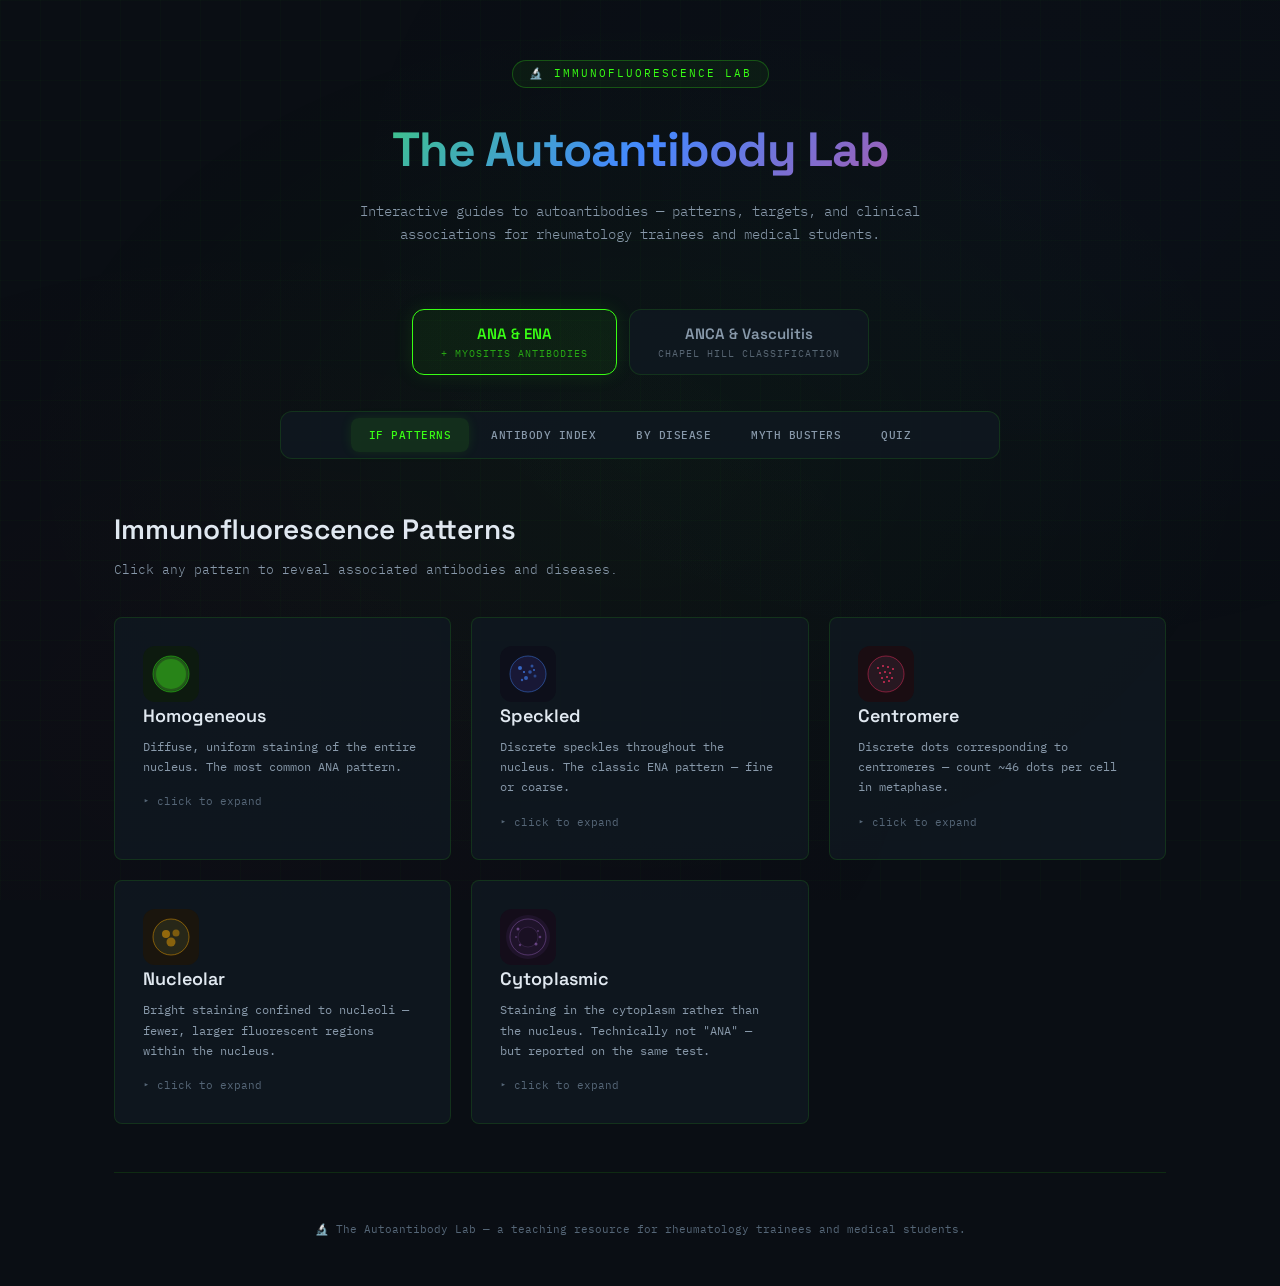
==== index.html @ 93a79293 "Decompose monolithic HTML into ES module components Break 627-line single-file app into clean ES mod" ====
<!DOCTYPE html>
<html lang="en">
<head>
<meta charset="UTF-8">
<meta name="viewport" content="width=device-width, initial-scale=1.0">
<title>The Autoantibody Lab — Rheumatology Teaching</title>
<link href="https://fonts.googleapis.com/css2?family=JetBrains+Mono:wght@300;400;500;600;700&family=Space+Grotesk:wght@300;400;500;600;700&family=IBM+Plex+Mono:wght@300;400;500;600&display=swap" rel="stylesheet">
<link rel="stylesheet" href="css/variables.css">
<link rel="stylesheet" href="css/base.css">
<link rel="stylesheet" href="css/layout.css">
<link rel="stylesheet" href="css/components.css">
</head>
<body>
<div class="container">

<div class="hero">
  <div class="hero-badge">🔬 Immunofluorescence Lab</div>
  <h1>The Autoantibody Lab</h1>
  <p>Interactive guides to autoantibodies — patterns, targets, and clinical associations for rheumatology trainees and medical students.</p>
</div>

<div class="module-switcher">
  <button class="module-btn active" onclick="switchModule('ana',this)">ANA &amp; ENA<span class="module-sub">+ Myositis Antibodies</span></button>
  <button class="module-btn" onclick="switchModule('anca',this)">ANCA &amp; Vasculitis<span class="module-sub">Chapel Hill Classification</span></button>
</div>

<!-- ANA MODULE -->
<div class="module-content active" id="module-ana">
  <div class="nav-tabs">
    <button class="nav-tab active" data-module="ana" data-tab="ana-patterns">IF Patterns</button>
    <button class="nav-tab" data-module="ana" data-tab="ana-antibodies">Antibody Index</button>
    <button class="nav-tab" data-module="ana" data-tab="ana-diseases">By Disease</button>
    <button class="nav-tab" data-module="ana" data-tab="ana-myths">Myth Busters</button>
    <button class="nav-tab" data-module="ana" data-tab="ana-quiz">Quiz</button>
  </div>

  <div class="section active" id="sec-ana-patterns">
    <div class="section-title">Immunofluorescence Patterns</div>
    <div class="section-subtitle">Click any pattern to reveal associated antibodies and diseases.</div>
    <div class="pattern-grid" id="anaPatternGrid"></div>
  </div>

  <div class="section" id="sec-ana-antibodies">
    <div class="section-title">Antibody Index</div>
    <div class="section-subtitle">Filter by category.</div>
    <div class="filter-bar" id="anaFilterBar">
      <button class="filter-btn active" data-filter="all">All</button>
      <button class="filter-btn" data-filter="ena">ENA / Core</button>
      <button class="filter-btn" data-filter="msa">Myositis-Specific</button>
      <button class="filter-btn" data-filter="maa">Myositis-Associated</button>
    </div>
    <table class="ab-table"><thead><tr><th>Antibody</th><th>Category</th><th>Key Associations</th><th>Clinical Notes</th></tr></thead><tbody id="anaAbTableBody"></tbody></table>
  </div>

  <div class="section" id="sec-ana-diseases">
    <div class="section-title">Disease → Antibody Map</div>
    <div class="section-subtitle">Which antibodies to expect with each condition.</div>
    <div class="disease-grid" id="anaDiseaseGrid"></div>
  </div>

  <div class="section" id="sec-ana-myths">
    <div class="section-title">Myth Busters</div>
    <div class="section-subtitle">Common misconceptions about ANA and ENA testing.</div>
    <div id="anaMythsContainer"></div>
  </div>

  <div class="section" id="sec-ana-quiz">
    <div class="section-title">Test Yourself — ANA &amp; ENA</div>
    <div class="section-subtitle">Clinical vignettes and true/false questions.</div>
    <div class="quiz-header">
      <div class="quiz-score">Score: <span id="anaQuizScore">0</span> / <span id="anaQuizTotal">0</span></div>
      <div class="quiz-controls">
        <button class="quiz-mode-btn active" data-mode="all" onclick="setQuizMode('ana','all')">All</button>
        <button class="quiz-mode-btn" data-mode="vignette" onclick="setQuizMode('ana','vignette')">Vignettes</button>
        <button class="quiz-mode-btn" data-mode="tf" onclick="setQuizMode('ana','tf')">True/False</button>
        <button class="quiz-btn" onclick="resetQuiz('ana')" style="margin-left:8px;">Reset</button>
      </div>
    </div>
    <div class="quiz-progress" id="anaQuizProgress"></div>
    <div id="anaQuizContainer"></div>
    <div class="quiz-nav">
      <button class="quiz-btn" id="anaPrevBtn" onclick="navQuiz('ana',-1)" disabled>◂ Prev</button>
      <button class="quiz-btn primary" id="anaNextBtn" onclick="navQuiz('ana',1)">Next ▸</button>
    </div>
  </div>
</div>

<!-- ANCA MODULE -->
<div class="module-content" id="module-anca">
  <div class="nav-tabs">
    <button class="nav-tab active-anca" data-module="anca" data-tab="anca-patterns">IF Patterns</button>
    <button class="nav-tab" data-module="anca" data-tab="anca-antibodies">Antibody Index</button>
    <button class="nav-tab" data-module="anca" data-tab="anca-diseases">By Disease</button>
    <button class="nav-tab" data-module="anca" data-tab="anca-myths">Myth Busters</button>
    <button class="nav-tab" data-module="anca" data-tab="anca-quiz">Quiz</button>
  </div>

  <div class="section active" id="sec-anca-patterns">
    <div class="section-title" style="color:var(--cyan-anca)">ANCA Immunofluorescence Patterns</div>
    <div class="section-subtitle">Ethanol-fixed neutrophils — the substrate for ANCA IF. Click to expand.</div>
    <div class="pattern-grid" id="ancaPatternGrid"></div>
    <div class="info-box">
      <div class="info-box-label">⚡ Key Testing Principle</div>
      <div class="info-box-text">International guidelines (2017 revised consensus) now recommend <strong>antigen-specific immunoassays (PR3/MPO ELISA) as the primary screening method</strong> for AAV, rather than IF alone. IF + ELISA together gives the best sensitivity and specificity. A positive IF with negative PR3/MPO should prompt consideration of alternative diagnoses.</div>
    </div>
  </div>

  <div class="section" id="sec-anca-antibodies">
    <div class="section-title" style="color:var(--cyan-anca)">ANCA Antibody Index</div>
    <div class="section-subtitle">All ANCA-associated antibodies and their clinical significance.</div>
    <table class="ab-table"><thead><tr><th>Antibody</th><th>IF Pattern</th><th>Key Associations</th><th>Clinical Notes</th></tr></thead><tbody id="ancaAbTableBody"></tbody></table>
  </div>

  <div class="section" id="sec-anca-diseases">
    <div class="section-title" style="color:var(--cyan-anca)">Disease → Antibody &amp; Features</div>
    <div class="section-subtitle">Chapel Hill 2012 classification — the AAV spectrum and mimics.</div>
    <div class="disease-grid" id="ancaDiseaseGrid"></div>
  </div>

  <div class="section" id="sec-anca-myths">
    <div class="section-title" style="color:var(--cyan-anca)">Myth Busters</div>
    <div class="section-subtitle">Common misconceptions about ANCA and vasculitis.</div>
    <div id="ancaMythsContainer"></div>
  </div>

  <div class="section" id="sec-anca-quiz">
    <div class="section-title" style="color:var(--cyan-anca)">Test Yourself — ANCA &amp; Vasculitis</div>
    <div class="section-subtitle">Clinical vignettes and true/false questions.</div>
    <div class="quiz-header">
      <div class="quiz-score">Score: <span id="ancaQuizScore">0</span> / <span id="ancaQuizTotal">0</span></div>
      <div class="quiz-controls">
        <button class="quiz-mode-btn active" data-mode="all" onclick="setQuizMode('anca','all')">All</button>
        <button class="quiz-mode-btn" data-mode="vignette" onclick="setQuizMode('anca','vignette')">Vignettes</button>
        <button class="quiz-mode-btn" data-mode="tf" onclick="setQuizMode('anca','tf')">True/False</button>
        <button class="quiz-btn" onclick="resetQuiz('anca')" style="margin-left:8px;">Reset</button>
      </div>
    </div>
    <div class="quiz-progress" id="ancaQuizProgress"></div>
    <div id="ancaQuizContainer"></div>
    <div class="quiz-nav">
      <button class="quiz-btn" id="ancaPrevBtn" onclick="navQuiz('anca',-1)" disabled>◂ Prev</button>
      <button class="quiz-btn primary" id="ancaNextBtn" onclick="navQuiz('anca',1)">Next ▸</button>
    </div>
  </div>
</div>

<div class="footnote">🔬 The Autoantibody Lab — a teaching resource for rheumatology trainees and medical students.</div>
</div>

<script type="module" src="js/app.js"></script>
</body>
</html>
---- css/variables.css ----
:root {
  --bg-dark: #0a0e14;
  --bg-card: rgba(16, 24, 32, 0.85);
  --bg-card-hover: rgba(20, 32, 44, 0.95);
  --fitc-green: #39ff14;
  --fitc-green-glow: rgba(57, 255, 20, 0.3);
  --dapi-blue: #4488ff;
  --rhodamine-red: #ff3366;
  --amber-warn: #ffaa00;
  --cyan-anca: #00e5ff;
  --text-primary: #e0e8f0;
  --text-secondary: #8899aa;
  --text-muted: #556677;
  --border-subtle: rgba(57, 255, 20, 0.12);
  --border-glow: rgba(57, 255, 20, 0.25);
  --glass: rgba(255,255,255,0.03);
  --radius: 8px;
  --font-mono: 'IBM Plex Mono', 'JetBrains Mono', monospace;
  --font-display: 'Space Grotesk', sans-serif;
}
---- css/base.css ----
* { margin:0; padding:0; box-sizing:border-box; }
body { background:var(--bg-dark); color:var(--text-primary); font-family:var(--font-mono); font-size:14px; line-height:1.6; overflow-x:hidden; }
body::before { content:''; position:fixed; top:0;left:0;right:0;bottom:0; background:radial-gradient(ellipse at 50% 50%,rgba(57,255,20,0.03) 0%,transparent 70%),radial-gradient(ellipse at 80% 20%,rgba(68,136,255,0.02) 0%,transparent 50%),radial-gradient(ellipse at 20% 80%,rgba(255,51,102,0.02) 0%,transparent 50%); pointer-events:none; z-index:0; }
body::after { content:''; position:fixed; top:0;left:0;right:0;bottom:0; background-image:linear-gradient(rgba(57,255,20,0.02) 1px,transparent 1px),linear-gradient(90deg,rgba(57,255,20,0.02) 1px,transparent 1px); background-size:40px 40px; pointer-events:none; z-index:0; }

@keyframes pulse-glow { 0%,100%{box-shadow:0 0 8px rgba(57,255,20,0.1);} 50%{box-shadow:0 0 20px rgba(57,255,20,0.2);} }
@keyframes fadeIn { from{opacity:0;transform:translateY(12px);} to{opacity:1;transform:translateY(0);} }

::-webkit-scrollbar{width:6px;} ::-webkit-scrollbar-track{background:var(--bg-dark);} ::-webkit-scrollbar-thumb{background:var(--border-subtle);border-radius:3px;} ::-webkit-scrollbar-thumb:hover{background:var(--border-glow);}
---- css/layout.css ----
.container { max-width:1100px; margin:0 auto; padding:0 24px; position:relative; z-index:1; }

.hero { padding:60px 0 32px; text-align:center; }
.hero-badge { display:inline-block; padding:4px 16px; border:1px solid var(--border-glow); border-radius:20px; font-size:11px; letter-spacing:2px; text-transform:uppercase; color:var(--fitc-green); margin-bottom:24px; background:rgba(57,255,20,0.05); animation:pulse-glow 3s ease-in-out infinite; }
.hero h1 { font-family:var(--font-display); font-size:clamp(32px,5vw,48px); font-weight:700; letter-spacing:-1px; margin-bottom:12px; background:linear-gradient(135deg,var(--fitc-green) 0%,var(--dapi-blue) 50%,var(--rhodamine-red) 100%); -webkit-background-clip:text; -webkit-text-fill-color:transparent; background-clip:text; }
.hero p { font-size:14px; color:var(--text-secondary); max-width:620px; margin:0 auto; font-weight:300; }

.module-switcher { display:flex; justify-content:center; gap:12px; padding:32px 0 8px; flex-wrap:wrap; }
.module-btn { padding:14px 28px; border:1px solid var(--border-subtle); background:var(--bg-card); color:var(--text-secondary); font-family:var(--font-display); font-size:15px; font-weight:600; cursor:pointer; border-radius:12px; transition:all 0.3s; }
.module-btn .module-sub { display:block; font-family:var(--font-mono); font-size:10px; font-weight:400; letter-spacing:1px; text-transform:uppercase; margin-top:4px; opacity:0.6; }
.module-btn:hover { border-color:var(--border-glow); background:var(--bg-card-hover); transform:translateY(-2px); box-shadow:0 6px 24px rgba(0,0,0,0.3); }
.module-btn.active { border-color:var(--fitc-green); background:rgba(57,255,20,0.06); color:var(--fitc-green); box-shadow:0 0 20px rgba(57,255,20,0.1); }
.module-btn.active-anca { border-color:var(--cyan-anca); background:rgba(0,229,255,0.06); color:var(--cyan-anca); box-shadow:0 0 20px rgba(0,229,255,0.1); }
.module-content { display:none; }
.module-content.active { display:block; }

.nav-tabs { display:flex; justify-content:center; gap:4px; margin-bottom:48px; margin-top:28px; flex-wrap:wrap; background:var(--bg-card); border-radius:12px; padding:6px; border:1px solid var(--border-subtle); max-width:720px; margin-left:auto; margin-right:auto; }
.nav-tab { padding:10px 18px; border:none; background:transparent; color:var(--text-secondary); font-family:var(--font-mono); font-size:11px; font-weight:500; cursor:pointer; border-radius:8px; transition:all 0.25s; letter-spacing:0.5px; text-transform:uppercase; }
.nav-tab:hover { color:var(--text-primary); background:var(--glass); }
.nav-tab.active { background:rgba(57,255,20,0.1); color:var(--fitc-green); box-shadow:0 0 12px rgba(57,255,20,0.1); }
.nav-tab.active-anca { background:rgba(0,229,255,0.1); color:var(--cyan-anca); box-shadow:0 0 12px rgba(0,229,255,0.1); }

.section { display:none; animation:fadeIn 0.4s ease; }
.section.active { display:block; }
.section-title { font-family:var(--font-display); font-size:28px; font-weight:600; margin-bottom:8px; }
.section-subtitle { color:var(--text-secondary); font-size:13px; margin-bottom:36px; font-weight:300; }

@media (max-width:600px) {
  .container{padding:0 16px;} .hero{padding:40px 0 20px;} .pattern-grid,.disease-grid{grid-template-columns:1fr;} .ab-table{font-size:12px;} .ab-table td,.ab-table th{padding:10px 8px;} .quiz-card{padding:20px;} .nav-tab{padding:8px 10px;font-size:10px;} .module-btn{padding:10px 18px;font-size:13px;}
}
---- css/components.css ----
.pattern-grid { display:grid; grid-template-columns:repeat(auto-fill,minmax(300px,1fr)); gap:20px; margin-bottom:48px; }
.pattern-card { background:var(--bg-card); border:1px solid var(--border-subtle); border-radius:var(--radius); padding:28px; cursor:pointer; transition:all 0.3s; position:relative; overflow:hidden; }
.pattern-card::before { content:''; position:absolute; top:0;left:0;right:0; height:3px; background:var(--card-accent,var(--fitc-green)); opacity:0; transition:opacity 0.3s; }
.pattern-card:hover { border-color:var(--border-glow); background:var(--bg-card-hover); transform:translateY(-2px); box-shadow:0 8px 32px rgba(0,0,0,0.3); }
.pattern-card:hover::before { opacity:1; }
.pattern-card.expanded { border-color:var(--border-glow); }
.if-pattern { width:56px; height:56px; border-radius:12px; overflow:hidden; }
.if-pattern svg { width:100%; height:100%; }
.pattern-name { font-family:var(--font-display); font-size:18px; font-weight:600; margin-bottom:6px; }
.pattern-desc { color:var(--text-secondary); font-size:12px; margin-bottom:16px; line-height:1.7; }
.pattern-detail { display:none; border-top:1px solid var(--border-subtle); padding-top:16px; margin-top:16px; }
.pattern-card.expanded .pattern-detail { display:block; }
.expand-hint { font-size:11px; color:var(--text-muted); margin-top:8px; }
.detail-label { margin-bottom:8px; font-size:11px; color:var(--text-muted); text-transform:uppercase; letter-spacing:1px; }
.detail-label-spaced { margin-top:14px; margin-bottom:8px; font-size:11px; color:var(--text-muted); text-transform:uppercase; letter-spacing:1px; }

.assoc-tag { display:inline-block; padding:3px 10px; border-radius:4px; font-size:11px; margin:3px 4px 3px 0; font-weight:500; }
.tag-antibody { background:rgba(57,255,20,0.1); color:var(--fitc-green); border:1px solid rgba(57,255,20,0.2); }
.tag-disease { background:rgba(68,136,255,0.1); color:var(--dapi-blue); border:1px solid rgba(68,136,255,0.2); }
.tag-anca { background:rgba(0,229,255,0.1); color:var(--cyan-anca); border:1px solid rgba(0,229,255,0.2); }

.filter-bar { display:flex; gap:8px; margin-bottom:24px; flex-wrap:wrap; }
.filter-btn { padding:6px 14px; border:1px solid var(--border-subtle); background:transparent; color:var(--text-secondary); font-family:var(--font-mono); font-size:11px; border-radius:6px; cursor:pointer; transition:all 0.2s; text-transform:uppercase; letter-spacing:0.5px; }
.filter-btn:hover { border-color:var(--border-glow); color:var(--text-primary); }
.filter-btn.active { background:rgba(57,255,20,0.1); border-color:var(--fitc-green); color:var(--fitc-green); }

.ab-table { width:100%; border-collapse:collapse; margin-bottom:48px; }
.ab-table thead th { text-align:left; padding:12px 16px; font-size:10px; text-transform:uppercase; letter-spacing:1.5px; color:var(--text-muted); border-bottom:1px solid var(--border-subtle); font-weight:600; }
.ab-table tbody tr { border-bottom:1px solid rgba(255,255,255,0.03); transition:background 0.2s; }
.ab-table tbody tr:hover { background:rgba(57,255,20,0.03); }
.ab-table td { padding:14px 16px; font-size:13px; vertical-align:top; }
.ab-name { font-weight:600; color:var(--fitc-green); white-space:nowrap; }
.ab-name-anca { font-weight:600; color:var(--cyan-anca); white-space:nowrap; }
.ab-aka { font-size:11px; color:var(--text-muted); font-weight:300; }
.ab-category { font-size:10px; padding:2px 8px; border-radius:3px; text-transform:uppercase; letter-spacing:0.5px; font-weight:600; white-space:nowrap; }
.cat-ena { background:rgba(68,136,255,0.15); color:var(--dapi-blue); }
.cat-myositis-specific { background:rgba(255,51,102,0.15); color:var(--rhodamine-red); }
.cat-myositis-associated { background:rgba(255,170,0,0.15); color:var(--amber-warn); }
.cat-anca-assoc { background:rgba(0,229,255,0.15); color:var(--cyan-anca); }
.malig-flag { display:inline-flex; align-items:center; gap:4px; background:rgba(255,51,102,0.12); color:var(--rhodamine-red); padding:2px 8px; border-radius:3px; font-size:10px; font-weight:600; border:1px solid rgba(255,51,102,0.25); margin-top:4px; }
.malig-flag::before { content:'⚠'; }

.disease-grid { display:grid; grid-template-columns:repeat(auto-fill,minmax(320px,1fr)); gap:20px; margin-bottom:48px; }
.disease-card { background:var(--bg-card); border:1px solid var(--border-subtle); border-radius:var(--radius); padding:24px; transition:all 0.3s; }
.disease-card:hover { border-color:var(--border-glow); transform:translateY(-1px); }
.disease-name { font-family:var(--font-display); font-size:16px; font-weight:600; margin-bottom:4px; color:var(--dapi-blue); }
.disease-name-anca { font-family:var(--font-display); font-size:16px; font-weight:600; margin-bottom:4px; color:var(--cyan-anca); }
.disease-aka { font-size:11px; color:var(--text-muted); margin-bottom:14px; }
.disease-ab-list { list-style:none; padding:0; }
.disease-ab-list li { padding:6px 0; border-bottom:1px solid rgba(255,255,255,0.03); font-size:12px; display:flex; justify-content:space-between; align-items:center; }
.disease-ab-list li:last-child { border-bottom:none; }
.specificity { font-size:10px; padding:2px 6px; border-radius:3px; text-transform:uppercase; letter-spacing:0.5px; }
.spec-high { background:rgba(57,255,20,0.15); color:var(--fitc-green); }
.spec-mod { background:rgba(68,136,255,0.15); color:var(--dapi-blue); }
.spec-assoc { background:rgba(255,170,0,0.1); color:var(--amber-warn); }

.clinical-features { margin-top:12px; padding-top:12px; border-top:1px solid var(--border-subtle); }
.clinical-features-label { font-size:10px; text-transform:uppercase; letter-spacing:1px; color:var(--text-muted); margin-bottom:6px; }
.feature-tag { display:inline-block; padding:2px 8px; border-radius:3px; font-size:10px; margin:2px 3px 2px 0; background:rgba(255,255,255,0.04); color:var(--text-secondary); border:1px solid rgba(255,255,255,0.06); }

.myth-card { background:var(--bg-card); border:1px solid var(--border-subtle); border-radius:var(--radius); padding:24px; margin-bottom:16px; position:relative; overflow:hidden; }
.myth-card::before { content:''; position:absolute; left:0;top:0;bottom:0; width:3px; }
.myth-label { font-size:10px; text-transform:uppercase; letter-spacing:1.5px; font-weight:700; margin-bottom:8px; }
.myth-card.myth .myth-label { color:var(--rhodamine-red); }
.myth-card.myth::before { background:var(--rhodamine-red); }
.myth-card.fact .myth-label { color:var(--fitc-green); }
.myth-card.fact::before { background:var(--fitc-green); }
.myth-text { font-family:var(--font-display); font-size:16px; font-weight:500; margin-bottom:12px; }
.myth-explanation { font-size:13px; color:var(--text-secondary); line-height:1.7; }

.quiz-header { display:flex; justify-content:space-between; align-items:center; margin-bottom:32px; flex-wrap:wrap; gap:16px; }
.quiz-score { font-family:var(--font-display); font-size:14px; color:var(--text-secondary); }
.quiz-score span { color:var(--fitc-green); font-weight:700; font-size:20px; }
.quiz-controls { display:flex; gap:8px; flex-wrap:wrap; }
.quiz-mode-btn { padding:8px 16px; border:1px solid var(--border-subtle); background:transparent; color:var(--text-secondary); font-family:var(--font-mono); font-size:11px; border-radius:6px; cursor:pointer; transition:all 0.2s; text-transform:uppercase; letter-spacing:0.5px; }
.quiz-mode-btn.active { background:rgba(57,255,20,0.1); border-color:var(--fitc-green); color:var(--fitc-green); }
.quiz-card { background:var(--bg-card); border:1px solid var(--border-subtle); border-radius:var(--radius); padding:32px; margin-bottom:24px; }
.quiz-q-number { font-size:10px; text-transform:uppercase; letter-spacing:2px; color:var(--text-muted); margin-bottom:12px; }
.quiz-q-type { display:inline-block; padding:2px 8px; border-radius:3px; font-size:10px; text-transform:uppercase; letter-spacing:0.5px; margin-left:8px; }
.type-vignette { background:rgba(68,136,255,0.15); color:var(--dapi-blue); }
.type-tf { background:rgba(255,170,0,0.15); color:var(--amber-warn); }
.quiz-question { font-family:var(--font-display); font-size:17px; font-weight:500; margin-bottom:24px; line-height:1.6; }
.quiz-options { display:flex; flex-direction:column; gap:10px; margin-bottom:20px; }
.quiz-option { padding:14px 18px; border:1px solid var(--border-subtle); border-radius:6px; background:transparent; color:var(--text-primary); font-family:var(--font-mono); font-size:13px; text-align:left; cursor:pointer; transition:all 0.2s; display:flex; align-items:flex-start; gap:12px; }
.quiz-option:hover:not(.answered) { border-color:var(--border-glow); background:rgba(57,255,20,0.03); }
.quiz-option .opt-letter { display:inline-flex; align-items:center; justify-content:center; width:24px; height:24px; border-radius:50%; border:1px solid var(--border-subtle); font-size:11px; font-weight:600; flex-shrink:0; transition:all 0.2s; }
.quiz-option:hover:not(.answered) .opt-letter { border-color:var(--fitc-green); color:var(--fitc-green); }
.quiz-option.correct { border-color:var(--fitc-green); background:rgba(57,255,20,0.08); }
.quiz-option.correct .opt-letter { background:var(--fitc-green); color:var(--bg-dark); border-color:var(--fitc-green); }
.quiz-option.incorrect { border-color:var(--rhodamine-red); background:rgba(255,51,102,0.08); }
.quiz-option.incorrect .opt-letter { background:var(--rhodamine-red); color:white; border-color:var(--rhodamine-red); }
.quiz-option.answered { cursor:default; }
.quiz-explanation { display:none; padding:16px; background:rgba(57,255,20,0.04); border:1px solid var(--border-subtle); border-radius:6px; margin-top:16px; font-size:13px; color:var(--text-secondary); line-height:1.7; }
.quiz-explanation.visible { display:block; }
.quiz-explanation strong { color:var(--fitc-green); }
.quiz-nav { display:flex; justify-content:space-between; margin-top:32px; }
.quiz-btn { padding:10px 24px; border:1px solid var(--border-glow); background:transparent; color:var(--fitc-green); font-family:var(--font-mono); font-size:12px; border-radius:6px; cursor:pointer; transition:all 0.2s; text-transform:uppercase; letter-spacing:1px; }
.quiz-btn:hover { background:rgba(57,255,20,0.1); box-shadow:0 0 16px rgba(57,255,20,0.15); }
.quiz-btn:disabled { opacity:0.3; cursor:not-allowed; }
.quiz-btn.primary { background:rgba(57,255,20,0.1); }
.quiz-progress { display:flex; gap:6px; margin-bottom:32px; flex-wrap:wrap; }
.progress-dot { width:10px; height:10px; border-radius:50%; border:1px solid var(--border-subtle); transition:all 0.3s; cursor:pointer; }
.progress-dot.current { border-color:var(--fitc-green); box-shadow:0 0 8px var(--fitc-green-glow); }
.progress-dot.correct { background:var(--fitc-green); border-color:var(--fitc-green); }
.progress-dot.incorrect { background:var(--rhodamine-red); border-color:var(--rhodamine-red); }

.info-box { background:var(--bg-card); border:1px solid rgba(0,229,255,0.15); border-radius:var(--radius); padding:20px 24px; margin-bottom:48px; }
.info-box-label { font-size:11px; text-transform:uppercase; letter-spacing:1.5px; color:var(--cyan-anca); font-weight:600; margin-bottom:8px; }
.info-box-text { font-size:13px; color:var(--text-secondary); line-height:1.7; }
.info-box-text strong { color:var(--text-primary); }

.footnote { text-align:center; padding:48px 0; font-size:11px; color:var(--text-muted); border-top:1px solid var(--border-subtle); margin-top:48px; }
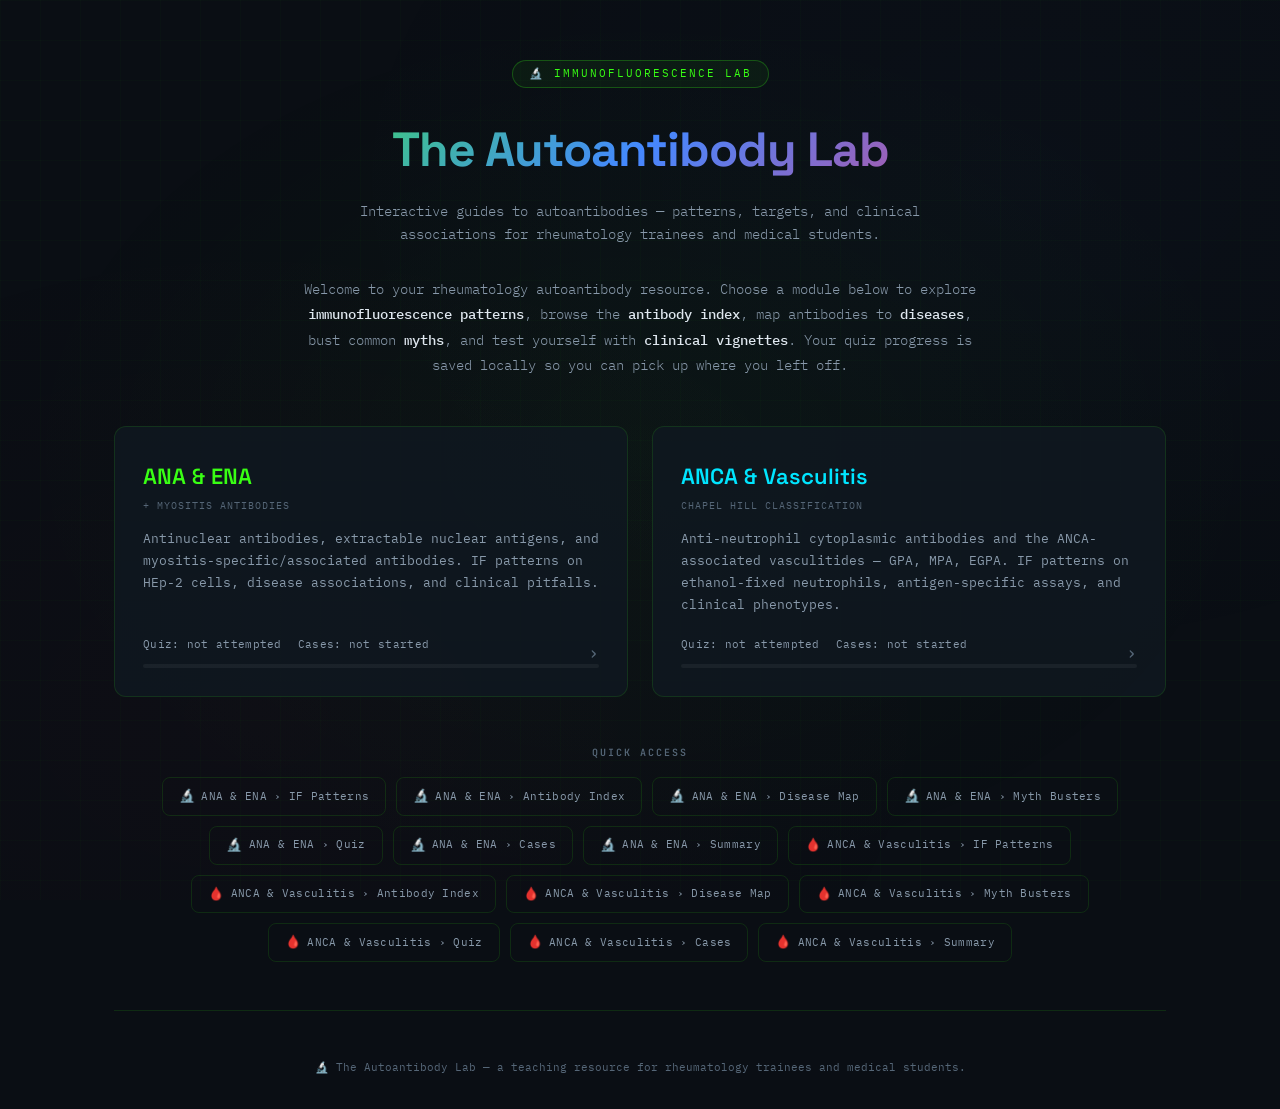
==== commit 1d1af2ad: "Add hub page, branching clinical cases, summary cards, and progress system Phase 1 extension of The " ====
--- a/index.html
+++ b/index.html
@@ -7,8 +7,7 @@
 <link href="https://fonts.googleapis.com/css2?family=JetBrains+Mono:wght@300;400;500;600;700&family=Space+Grotesk:wght@300;400;500;600;700&family=IBM+Plex+Mono:wght@300;400;500;600&display=swap" rel="stylesheet">
 <link rel="stylesheet" href="css/variables.css">
 <link rel="stylesheet" href="css/base.css">
-<link rel="stylesheet" href="css/layout.css">
-<link rel="stylesheet" href="css/components.css">
+<link rel="stylesheet" href="css/hub.css">
 </head>
 <body>
 <div class="container">
@@ -19,134 +18,21 @@
   <p>Interactive guides to autoantibodies — patterns, targets, and clinical associations for rheumatology trainees and medical students.</p>
 </div>
 
-<div class="module-switcher">
-  <button class="module-btn active" onclick="switchModule('ana',this)">ANA &amp; ENA<span class="module-sub">+ Myositis Antibodies</span></button>
-  <button class="module-btn" onclick="switchModule('anca',this)">ANCA &amp; Vasculitis<span class="module-sub">Chapel Hill Classification</span></button>
+<div class="welcome">
+  <p>Welcome to your rheumatology autoantibody resource. Choose a module below to explore <strong>immunofluorescence patterns</strong>, browse the <strong>antibody index</strong>, map antibodies to <strong>diseases</strong>, bust common <strong>myths</strong>, and test yourself with <strong>clinical vignettes</strong>. Your quiz progress is saved locally so you can pick up where you left off.</p>
 </div>
 
-<!-- ANA MODULE -->
-<div class="module-content active" id="module-ana">
-  <div class="nav-tabs">
-    <button class="nav-tab active" data-module="ana" data-tab="ana-patterns">IF Patterns</button>
-    <button class="nav-tab" data-module="ana" data-tab="ana-antibodies">Antibody Index</button>
-    <button class="nav-tab" data-module="ana" data-tab="ana-diseases">By Disease</button>
-    <button class="nav-tab" data-module="ana" data-tab="ana-myths">Myth Busters</button>
-    <button class="nav-tab" data-module="ana" data-tab="ana-quiz">Quiz</button>
-  </div>
+<div class="module-grid" id="module-grid"></div>
 
-  <div class="section active" id="sec-ana-patterns">
-    <div class="section-title">Immunofluorescence Patterns</div>
-    <div class="section-subtitle">Click any pattern to reveal associated antibodies and diseases.</div>
-    <div class="pattern-grid" id="anaPatternGrid"></div>
-  </div>
-
-  <div class="section" id="sec-ana-antibodies">
-    <div class="section-title">Antibody Index</div>
-    <div class="section-subtitle">Filter by category.</div>
-    <div class="filter-bar" id="anaFilterBar">
-      <button class="filter-btn active" data-filter="all">All</button>
-      <button class="filter-btn" data-filter="ena">ENA / Core</button>
-      <button class="filter-btn" data-filter="msa">Myositis-Specific</button>
-      <button class="filter-btn" data-filter="maa">Myositis-Associated</button>
-    </div>
-    <table class="ab-table"><thead><tr><th>Antibody</th><th>Category</th><th>Key Associations</th><th>Clinical Notes</th></tr></thead><tbody id="anaAbTableBody"></tbody></table>
-  </div>
-
-  <div class="section" id="sec-ana-diseases">
-    <div class="section-title">Disease → Antibody Map</div>
-    <div class="section-subtitle">Which antibodies to expect with each condition.</div>
-    <div class="disease-grid" id="anaDiseaseGrid"></div>
-  </div>
-
-  <div class="section" id="sec-ana-myths">
-    <div class="section-title">Myth Busters</div>
-    <div class="section-subtitle">Common misconceptions about ANA and ENA testing.</div>
-    <div id="anaMythsContainer"></div>
-  </div>
-
-  <div class="section" id="sec-ana-quiz">
-    <div class="section-title">Test Yourself — ANA &amp; ENA</div>
-    <div class="section-subtitle">Clinical vignettes and true/false questions.</div>
-    <div class="quiz-header">
-      <div class="quiz-score">Score: <span id="anaQuizScore">0</span> / <span id="anaQuizTotal">0</span></div>
-      <div class="quiz-controls">
-        <button class="quiz-mode-btn active" data-mode="all" onclick="setQuizMode('ana','all')">All</button>
-        <button class="quiz-mode-btn" data-mode="vignette" onclick="setQuizMode('ana','vignette')">Vignettes</button>
-        <button class="quiz-mode-btn" data-mode="tf" onclick="setQuizMode('ana','tf')">True/False</button>
-        <button class="quiz-btn" onclick="resetQuiz('ana')" style="margin-left:8px;">Reset</button>
-      </div>
-    </div>
-    <div class="quiz-progress" id="anaQuizProgress"></div>
-    <div id="anaQuizContainer"></div>
-    <div class="quiz-nav">
-      <button class="quiz-btn" id="anaPrevBtn" onclick="navQuiz('ana',-1)" disabled>◂ Prev</button>
-      <button class="quiz-btn primary" id="anaNextBtn" onclick="navQuiz('ana',1)">Next ▸</button>
-    </div>
-  </div>
+<div class="quick-access">
+  <div class="quick-access-label">Quick Access</div>
+  <div class="quick-links" id="quick-links"></div>
 </div>
 
-<!-- ANCA MODULE -->
-<div class="module-content" id="module-anca">
-  <div class="nav-tabs">
-    <button class="nav-tab active-anca" data-module="anca" data-tab="anca-patterns">IF Patterns</button>
-    <button class="nav-tab" data-module="anca" data-tab="anca-antibodies">Antibody Index</button>
-    <button class="nav-tab" data-module="anca" data-tab="anca-diseases">By Disease</button>
-    <button class="nav-tab" data-module="anca" data-tab="anca-myths">Myth Busters</button>
-    <button class="nav-tab" data-module="anca" data-tab="anca-quiz">Quiz</button>
-  </div>
+<div class="hub-footer">🔬 The Autoantibody Lab — a teaching resource for rheumatology trainees and medical students.</div>
 
-  <div class="section active" id="sec-anca-patterns">
-    <div class="section-title" style="color:var(--cyan-anca)">ANCA Immunofluorescence Patterns</div>
-    <div class="section-subtitle">Ethanol-fixed neutrophils — the substrate for ANCA IF. Click to expand.</div>
-    <div class="pattern-grid" id="ancaPatternGrid"></div>
-    <div class="info-box">
-      <div class="info-box-label">⚡ Key Testing Principle</div>
-      <div class="info-box-text">International guidelines (2017 revised consensus) now recommend <strong>antigen-specific immunoassays (PR3/MPO ELISA) as the primary screening method</strong> for AAV, rather than IF alone. IF + ELISA together gives the best sensitivity and specificity. A positive IF with negative PR3/MPO should prompt consideration of alternative diagnoses.</div>
-    </div>
-  </div>
-
-  <div class="section" id="sec-anca-antibodies">
-    <div class="section-title" style="color:var(--cyan-anca)">ANCA Antibody Index</div>
-    <div class="section-subtitle">All ANCA-associated antibodies and their clinical significance.</div>
-    <table class="ab-table"><thead><tr><th>Antibody</th><th>IF Pattern</th><th>Key Associations</th><th>Clinical Notes</th></tr></thead><tbody id="ancaAbTableBody"></tbody></table>
-  </div>
-
-  <div class="section" id="sec-anca-diseases">
-    <div class="section-title" style="color:var(--cyan-anca)">Disease → Antibody &amp; Features</div>
-    <div class="section-subtitle">Chapel Hill 2012 classification — the AAV spectrum and mimics.</div>
-    <div class="disease-grid" id="ancaDiseaseGrid"></div>
-  </div>
-
-  <div class="section" id="sec-anca-myths">
-    <div class="section-title" style="color:var(--cyan-anca)">Myth Busters</div>
-    <div class="section-subtitle">Common misconceptions about ANCA and vasculitis.</div>
-    <div id="ancaMythsContainer"></div>
-  </div>
-
-  <div class="section" id="sec-anca-quiz">
-    <div class="section-title" style="color:var(--cyan-anca)">Test Yourself — ANCA &amp; Vasculitis</div>
-    <div class="section-subtitle">Clinical vignettes and true/false questions.</div>
-    <div class="quiz-header">
-      <div class="quiz-score">Score: <span id="ancaQuizScore">0</span> / <span id="ancaQuizTotal">0</span></div>
-      <div class="quiz-controls">
-        <button class="quiz-mode-btn active" data-mode="all" onclick="setQuizMode('anca','all')">All</button>
-        <button class="quiz-mode-btn" data-mode="vignette" onclick="setQuizMode('anca','vignette')">Vignettes</button>
-        <button class="quiz-mode-btn" data-mode="tf" onclick="setQuizMode('anca','tf')">True/False</button>
-        <button class="quiz-btn" onclick="resetQuiz('anca')" style="margin-left:8px;">Reset</button>
-      </div>
-    </div>
-    <div class="quiz-progress" id="ancaQuizProgress"></div>
-    <div id="ancaQuizContainer"></div>
-    <div class="quiz-nav">
-      <button class="quiz-btn" id="ancaPrevBtn" onclick="navQuiz('anca',-1)" disabled>◂ Prev</button>
-      <button class="quiz-btn primary" id="ancaNextBtn" onclick="navQuiz('anca',1)">Next ▸</button>
-    </div>
-  </div>
 </div>
 
-<div class="footnote">🔬 The Autoantibody Lab — a teaching resource for rheumatology trainees and medical students.</div>
-</div>
-
-<script type="module" src="js/app.js"></script>
+<script type="module" src="js/hub.js"></script>
 </body>
 </html>
--- a/css/hub.css
+++ b/css/hub.css
@@ -0,0 +1,233 @@
+/* hub.css — Landing page styles for The Autoantibody Lab */
+
+/* ── Container & hero (mirrored from layout.css) ──────────── */
+.container { max-width: 1100px; margin: 0 auto; padding: 0 24px; position: relative; z-index: 1; }
+
+.hero { padding: 60px 0 32px; text-align: center; }
+.hero-badge { display: inline-block; padding: 4px 16px; border: 1px solid var(--border-glow); border-radius: 20px; font-size: 11px; letter-spacing: 2px; text-transform: uppercase; color: var(--fitc-green); margin-bottom: 24px; background: rgba(57,255,20,0.05); animation: pulse-glow 3s ease-in-out infinite; }
+.hero h1 { font-family: var(--font-display); font-size: clamp(32px,5vw,48px); font-weight: 700; letter-spacing: -1px; margin-bottom: 12px; background: linear-gradient(135deg,var(--fitc-green) 0%,var(--dapi-blue) 50%,var(--rhodamine-red) 100%); -webkit-background-clip: text; -webkit-text-fill-color: transparent; background-clip: text; }
+.hero p { font-size: 14px; color: var(--text-secondary); max-width: 620px; margin: 0 auto; font-weight: 300; }
+
+/* ── Welcome section ──────────────────────────────────────── */
+.welcome {
+  max-width: 680px;
+  margin: 0 auto 48px;
+  text-align: center;
+}
+.welcome p {
+  font-size: 14px;
+  color: var(--text-secondary);
+  line-height: 1.8;
+  font-weight: 300;
+}
+.welcome strong {
+  color: var(--text-primary);
+  font-weight: 500;
+}
+
+/* ── Module card grid ─────────────────────────────────────── */
+.module-grid {
+  display: grid;
+  grid-template-columns: repeat(2, 1fr);
+  gap: 24px;
+  margin-bottom: 48px;
+}
+
+.module-card {
+  background: var(--bg-card);
+  border: 1px solid var(--border-subtle);
+  border-radius: 12px;
+  padding: 32px 28px 28px;
+  position: relative;
+  overflow: hidden;
+  transition: all 0.3s ease;
+  text-decoration: none;
+  color: inherit;
+  display: flex;
+  flex-direction: column;
+}
+.module-card::before {
+  content: '';
+  position: absolute;
+  top: 0; left: 0; right: 0;
+  height: 3px;
+  opacity: 0;
+  transition: opacity 0.3s;
+}
+.module-card:hover {
+  border-color: var(--border-glow);
+  background: var(--bg-card-hover);
+  transform: translateY(-3px);
+  box-shadow: 0 8px 32px rgba(0, 0, 0, 0.35);
+}
+.module-card:hover::before {
+  opacity: 1;
+}
+
+/* ANA accent */
+.module-card[data-accent="ana"]::before {
+  background: var(--fitc-green);
+}
+.module-card[data-accent="ana"]:hover {
+  border-color: var(--border-glow);
+  box-shadow: 0 8px 32px rgba(57, 255, 20, 0.08);
+}
+.module-card[data-accent="ana"] .module-card-title {
+  color: var(--fitc-green);
+}
+.module-card[data-accent="ana"] .progress-fill {
+  background: var(--fitc-green);
+  box-shadow: 0 0 8px rgba(57, 255, 20, 0.4);
+}
+
+/* ANCA accent */
+.module-card[data-accent="anca"]::before {
+  background: var(--cyan-anca);
+}
+.module-card[data-accent="anca"]:hover {
+  border-color: rgba(0, 229, 255, 0.25);
+  box-shadow: 0 8px 32px rgba(0, 229, 255, 0.08);
+}
+.module-card[data-accent="anca"] .module-card-title {
+  color: var(--cyan-anca);
+}
+.module-card[data-accent="anca"] .progress-fill {
+  background: var(--cyan-anca);
+  box-shadow: 0 0 8px rgba(0, 229, 255, 0.4);
+}
+
+.module-card-title {
+  font-family: var(--font-display);
+  font-size: 22px;
+  font-weight: 600;
+  margin-bottom: 4px;
+}
+.module-card-sub {
+  font-family: var(--font-mono);
+  font-size: 10px;
+  text-transform: uppercase;
+  letter-spacing: 1px;
+  color: var(--text-muted);
+  margin-bottom: 14px;
+}
+.module-card-desc {
+  font-size: 13px;
+  color: var(--text-secondary);
+  line-height: 1.7;
+  margin-bottom: 20px;
+  flex: 1;
+}
+
+/* ── Progress indicator ───────────────────────────────────── */
+.progress-section {
+  margin-top: auto;
+}
+.progress-stats {
+  display: flex;
+  gap: 16px;
+  font-size: 11px;
+  color: var(--text-muted);
+  margin-bottom: 10px;
+  font-family: var(--font-mono);
+  letter-spacing: 0.3px;
+}
+.progress-stats span {
+  color: var(--text-secondary);
+}
+.progress-bar {
+  width: 100%;
+  height: 4px;
+  background: rgba(255, 255, 255, 0.05);
+  border-radius: 2px;
+  overflow: hidden;
+}
+.progress-fill {
+  height: 100%;
+  border-radius: 2px;
+  transition: width 0.6s ease;
+  min-width: 0;
+}
+
+.module-card-arrow {
+  position: absolute;
+  bottom: 28px;
+  right: 28px;
+  font-size: 18px;
+  color: var(--text-muted);
+  transition: all 0.3s;
+}
+.module-card:hover .module-card-arrow {
+  transform: translateX(4px);
+  color: var(--text-secondary);
+}
+
+/* ── Quick-access strip ───────────────────────────────────── */
+.quick-access {
+  margin-bottom: 48px;
+}
+.quick-access-label {
+  text-align: center;
+  font-size: 10px;
+  text-transform: uppercase;
+  letter-spacing: 2px;
+  color: var(--text-muted);
+  margin-bottom: 16px;
+  font-weight: 600;
+}
+.quick-links {
+  display: flex;
+  justify-content: center;
+  gap: 10px;
+  flex-wrap: wrap;
+}
+.quick-link {
+  display: inline-flex;
+  align-items: center;
+  gap: 6px;
+  padding: 8px 16px;
+  border: 1px solid var(--border-subtle);
+  border-radius: 8px;
+  background: transparent;
+  color: var(--text-secondary);
+  font-family: var(--font-mono);
+  font-size: 11px;
+  text-decoration: none;
+  transition: all 0.2s;
+  letter-spacing: 0.3px;
+}
+.quick-link:hover {
+  border-color: var(--border-glow);
+  color: var(--text-primary);
+  background: var(--glass);
+}
+.quick-link .ql-icon {
+  font-size: 13px;
+}
+
+/* ── Footer ───────────────────────────────────────────────── */
+.hub-footer {
+  text-align: center;
+  padding: 48px 0 32px;
+  font-size: 11px;
+  color: var(--text-muted);
+  border-top: 1px solid var(--border-subtle);
+}
+
+/* ── Responsive ───────────────────────────────────────────── */
+@media (max-width: 700px) {
+  .container { padding: 0 16px; }
+  .hero { padding: 40px 0 20px; }
+  .module-grid {
+    grid-template-columns: 1fr;
+  }
+  .module-card {
+    padding: 24px 20px 22px;
+  }
+  .module-card-arrow {
+    bottom: 22px;
+    right: 20px;
+  }
+  .welcome {
+    margin-bottom: 36px;
+  }
+}
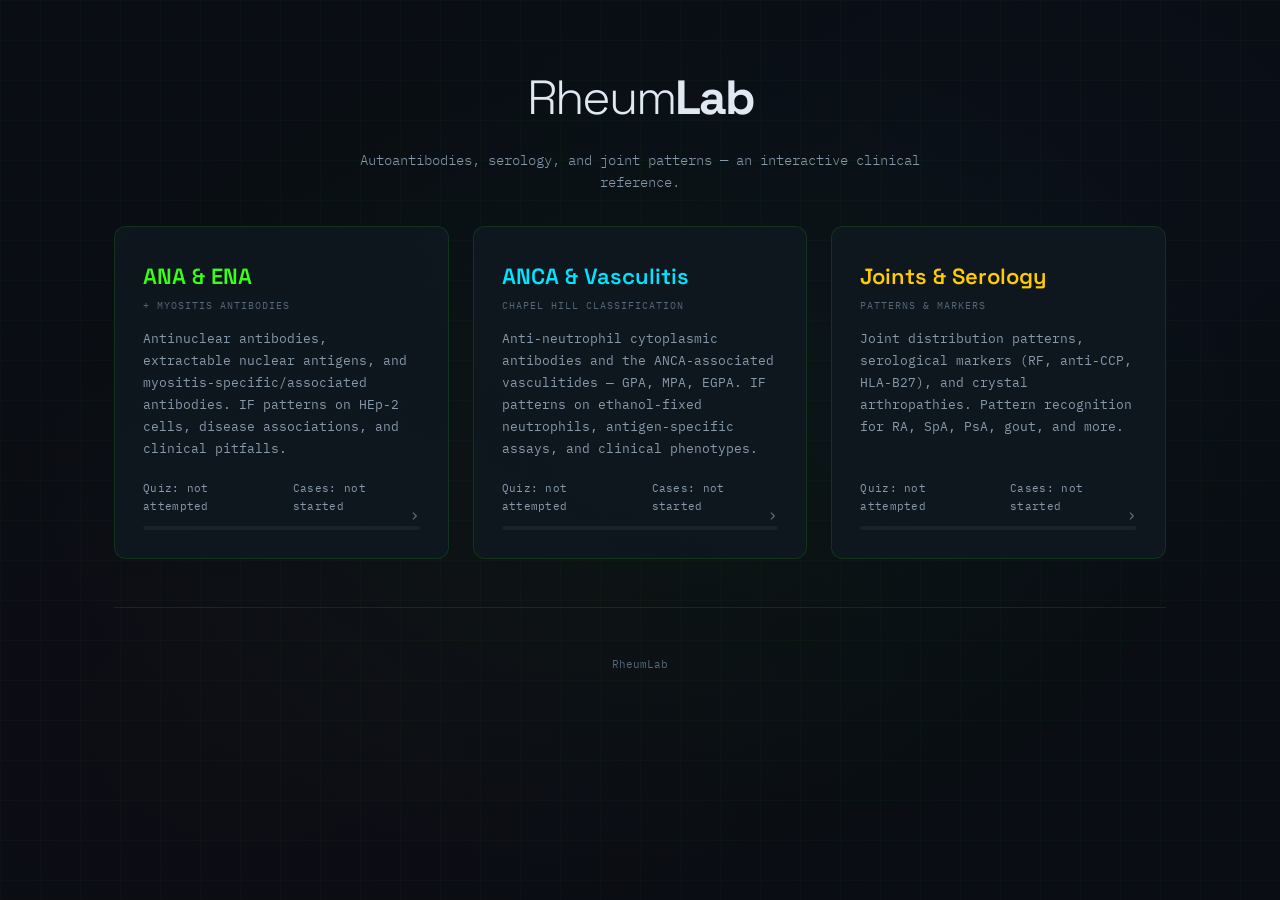
==== commit 3c1e79ba: "Rebrand to RheumLab with simplified hub layout Rename from "The Autoantibody Lab" to "RheumLab", str" ====
--- a/index.html
+++ b/index.html
@@ -3,7 +3,7 @@
 <head>
 <meta charset="UTF-8">
 <meta name="viewport" content="width=device-width, initial-scale=1.0">
-<title>The Autoantibody Lab — Rheumatology Teaching</title>
+<title>RheumLab</title>
 <link href="https://fonts.googleapis.com/css2?family=JetBrains+Mono:wght@300;400;500;600;700&family=Space+Grotesk:wght@300;400;500;600;700&family=IBM+Plex+Mono:wght@300;400;500;600&display=swap" rel="stylesheet">
 <link rel="stylesheet" href="css/variables.css">
 <link rel="stylesheet" href="css/base.css">
@@ -13,23 +13,13 @@
 <div class="container">
 
 <div class="hero">
-  <div class="hero-badge">🔬 Immunofluorescence Lab</div>
-  <h1>The Autoantibody Lab</h1>
-  <p>Interactive guides to autoantibodies — patterns, targets, and clinical associations for rheumatology trainees and medical students.</p>
-</div>
-
-<div class="welcome">
-  <p>Welcome to your rheumatology autoantibody resource. Choose a module below to explore <strong>immunofluorescence patterns</strong>, browse the <strong>antibody index</strong>, map antibodies to <strong>diseases</strong>, bust common <strong>myths</strong>, and test yourself with <strong>clinical vignettes</strong>. Your quiz progress is saved locally so you can pick up where you left off.</p>
+  <h1>Rheum<strong>Lab</strong></h1>
+  <p>Autoantibodies, serology, and joint patterns — an interactive clinical reference.</p>
 </div>
 
 <div class="module-grid" id="module-grid"></div>
 
-<div class="quick-access">
-  <div class="quick-access-label">Quick Access</div>
-  <div class="quick-links" id="quick-links"></div>
-</div>
-
-<div class="hub-footer">🔬 The Autoantibody Lab — a teaching resource for rheumatology trainees and medical students.</div>
+<div class="hub-footer">RheumLab</div>
 
 </div>
 
--- a/css/variables.css
+++ b/css/variables.css
@@ -8,6 +8,9 @@
   --rhodamine-red: #ff3366;
   --amber-warn: #ffaa00;
   --cyan-anca: #00e5ff;
+  --amber-joints: #ffcc00;
+  --amber-joints-glow: rgba(255,204,0,0.3);
+  --border-joints: rgba(255,204,0,0.25);
   --text-primary: #e0e8f0;
   --text-secondary: #8899aa;
   --text-muted: #556677;
--- a/css/base.css
+++ b/css/base.css
@@ -3,7 +3,6 @@
 body::before { content:''; position:fixed; top:0;left:0;right:0;bottom:0; background:radial-gradient(ellipse at 50% 50%,rgba(57,255,20,0.03) 0%,transparent 70%),radial-gradient(ellipse at 80% 20%,rgba(68,136,255,0.02) 0%,transparent 50%),radial-gradient(ellipse at 20% 80%,rgba(255,51,102,0.02) 0%,transparent 50%); pointer-events:none; z-index:0; }
 body::after { content:''; position:fixed; top:0;left:0;right:0;bottom:0; background-image:linear-gradient(rgba(57,255,20,0.02) 1px,transparent 1px),linear-gradient(90deg,rgba(57,255,20,0.02) 1px,transparent 1px); background-size:40px 40px; pointer-events:none; z-index:0; }
 
-@keyframes pulse-glow { 0%,100%{box-shadow:0 0 8px rgba(57,255,20,0.1);} 50%{box-shadow:0 0 20px rgba(57,255,20,0.2);} }
 @keyframes fadeIn { from{opacity:0;transform:translateY(12px);} to{opacity:1;transform:translateY(0);} }
 
 ::-webkit-scrollbar{width:6px;} ::-webkit-scrollbar-track{background:var(--bg-dark);} ::-webkit-scrollbar-thumb{background:var(--border-subtle);border-radius:3px;} ::-webkit-scrollbar-thumb:hover{background:var(--border-glow);}
--- a/css/hub.css
+++ b/css/hub.css
@@ -4,31 +4,14 @@
 .container { max-width: 1100px; margin: 0 auto; padding: 0 24px; position: relative; z-index: 1; }
 
 .hero { padding: 60px 0 32px; text-align: center; }
-.hero-badge { display: inline-block; padding: 4px 16px; border: 1px solid var(--border-glow); border-radius: 20px; font-size: 11px; letter-spacing: 2px; text-transform: uppercase; color: var(--fitc-green); margin-bottom: 24px; background: rgba(57,255,20,0.05); animation: pulse-glow 3s ease-in-out infinite; }
-.hero h1 { font-family: var(--font-display); font-size: clamp(32px,5vw,48px); font-weight: 700; letter-spacing: -1px; margin-bottom: 12px; background: linear-gradient(135deg,var(--fitc-green) 0%,var(--dapi-blue) 50%,var(--rhodamine-red) 100%); -webkit-background-clip: text; -webkit-text-fill-color: transparent; background-clip: text; }
+.hero h1 { font-family: var(--font-display); font-size: clamp(32px,5vw,48px); font-weight: 300; letter-spacing: -2px; margin-bottom: 12px; color: var(--text-primary); }
+.hero h1 strong { font-weight: 700; }
 .hero p { font-size: 14px; color: var(--text-secondary); max-width: 620px; margin: 0 auto; font-weight: 300; }
-
-/* ── Welcome section ──────────────────────────────────────── */
-.welcome {
-  max-width: 680px;
-  margin: 0 auto 48px;
-  text-align: center;
-}
-.welcome p {
-  font-size: 14px;
-  color: var(--text-secondary);
-  line-height: 1.8;
-  font-weight: 300;
-}
-.welcome strong {
-  color: var(--text-primary);
-  font-weight: 500;
-}
 
 /* ── Module card grid ─────────────────────────────────────── */
 .module-grid {
   display: grid;
-  grid-template-columns: repeat(2, 1fr);
+  grid-template-columns: repeat(auto-fill, minmax(320px, 1fr));
   gap: 24px;
   margin-bottom: 48px;
 }
@@ -96,6 +79,22 @@
   box-shadow: 0 0 8px rgba(0, 229, 255, 0.4);
 }
 
+/* Joints accent */
+.module-card[data-accent="joints"]::before {
+  background: var(--amber-joints);
+}
+.module-card[data-accent="joints"]:hover {
+  border-color: var(--border-joints);
+  box-shadow: 0 8px 32px rgba(255, 204, 0, 0.08);
+}
+.module-card[data-accent="joints"] .module-card-title {
+  color: var(--amber-joints);
+}
+.module-card[data-accent="joints"] .progress-fill {
+  background: var(--amber-joints);
+  box-shadow: 0 0 8px rgba(255, 204, 0, 0.4);
+}
+
 .module-card-title {
   font-family: var(--font-display);
   font-size: 22px;
@@ -161,49 +160,6 @@
   color: var(--text-secondary);
 }
 
-/* ── Quick-access strip ───────────────────────────────────── */
-.quick-access {
-  margin-bottom: 48px;
-}
-.quick-access-label {
-  text-align: center;
-  font-size: 10px;
-  text-transform: uppercase;
-  letter-spacing: 2px;
-  color: var(--text-muted);
-  margin-bottom: 16px;
-  font-weight: 600;
-}
-.quick-links {
-  display: flex;
-  justify-content: center;
-  gap: 10px;
-  flex-wrap: wrap;
-}
-.quick-link {
-  display: inline-flex;
-  align-items: center;
-  gap: 6px;
-  padding: 8px 16px;
-  border: 1px solid var(--border-subtle);
-  border-radius: 8px;
-  background: transparent;
-  color: var(--text-secondary);
-  font-family: var(--font-mono);
-  font-size: 11px;
-  text-decoration: none;
-  transition: all 0.2s;
-  letter-spacing: 0.3px;
-}
-.quick-link:hover {
-  border-color: var(--border-glow);
-  color: var(--text-primary);
-  background: var(--glass);
-}
-.quick-link .ql-icon {
-  font-size: 13px;
-}
-
 /* ── Footer ───────────────────────────────────────────────── */
 .hub-footer {
   text-align: center;
@@ -227,7 +183,4 @@
     bottom: 22px;
     right: 20px;
   }
-  .welcome {
-    margin-bottom: 36px;
-  }
 }
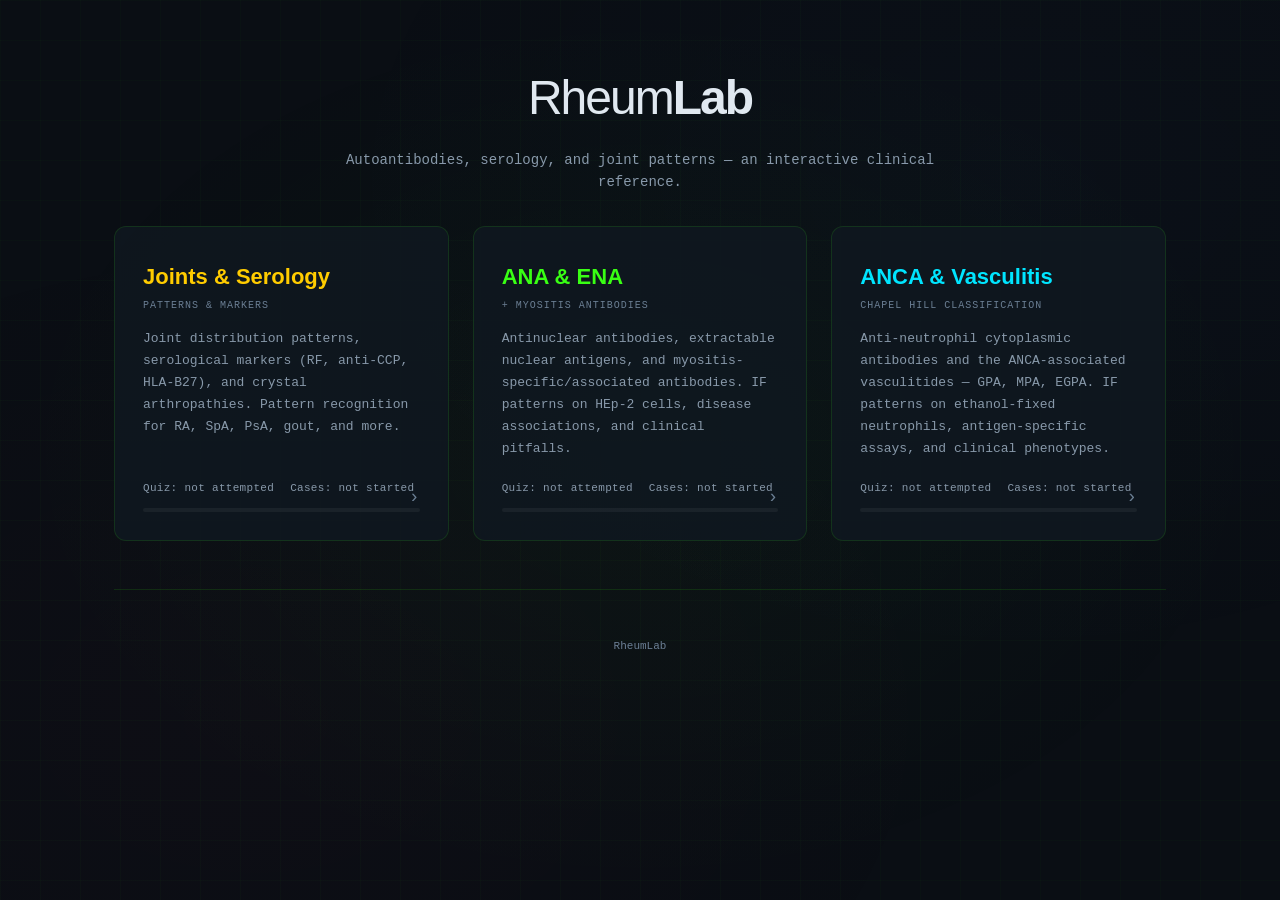
==== commit 8ba22e4a: "Refactor module loading for faster startup" ====
--- a/index.html
+++ b/index.html
@@ -4,7 +4,6 @@
 <meta charset="UTF-8">
 <meta name="viewport" content="width=device-width, initial-scale=1.0">
 <title>RheumLab</title>
-<link href="https://fonts.googleapis.com/css2?family=JetBrains+Mono:wght@300;400;500;600;700&family=Space+Grotesk:wght@300;400;500;600;700&family=IBM+Plex+Mono:wght@300;400;500;600&display=swap" rel="stylesheet">
 <link rel="stylesheet" href="css/variables.css">
 <link rel="stylesheet" href="css/base.css">
 <link rel="stylesheet" href="css/hub.css">
@@ -23,6 +22,6 @@
 
 </div>
 
-<script type="module" src="js/hub.js"></script>
+<script type="module" src="js/hub.js?v=20260307b"></script>
 </body>
 </html>
--- a/css/variables.css
+++ b/css/variables.css
@@ -1,3 +1,35 @@
+@font-face {
+  font-family: 'Space Grotesk';
+  src: url('../assets/fonts/space-grotesk-300.woff2') format('woff2');
+  font-weight: 300;
+  font-style: normal;
+  font-display: optional;
+}
+
+@font-face {
+  font-family: 'Space Grotesk';
+  src: url('../assets/fonts/space-grotesk-600.woff2') format('woff2');
+  font-weight: 600;
+  font-style: normal;
+  font-display: optional;
+}
+
+@font-face {
+  font-family: 'IBM Plex Mono';
+  src: url('../assets/fonts/ibm-plex-mono-400.woff2') format('woff2');
+  font-weight: 400;
+  font-style: normal;
+  font-display: optional;
+}
+
+@font-face {
+  font-family: 'IBM Plex Mono';
+  src: url('../assets/fonts/ibm-plex-mono-600.woff2') format('woff2');
+  font-weight: 600;
+  font-style: normal;
+  font-display: optional;
+}
+
 :root {
   --bg-dark: #0a0e14;
   --bg-card: rgba(16, 24, 32, 0.85);
@@ -13,11 +45,11 @@
   --border-joints: rgba(255,204,0,0.25);
   --text-primary: #e0e8f0;
   --text-secondary: #8899aa;
-  --text-muted: #556677;
+  --text-muted: #6b7f94;
   --border-subtle: rgba(57, 255, 20, 0.12);
   --border-glow: rgba(57, 255, 20, 0.25);
   --glass: rgba(255,255,255,0.03);
   --radius: 8px;
-  --font-mono: 'IBM Plex Mono', 'JetBrains Mono', monospace;
-  --font-display: 'Space Grotesk', sans-serif;
+  --font-mono: 'IBM Plex Mono', 'SFMono-Regular', 'SF Mono', 'Consolas', 'Liberation Mono', monospace;
+  --font-display: 'Space Grotesk', 'Avenir Next', 'Segoe UI', sans-serif;
 }
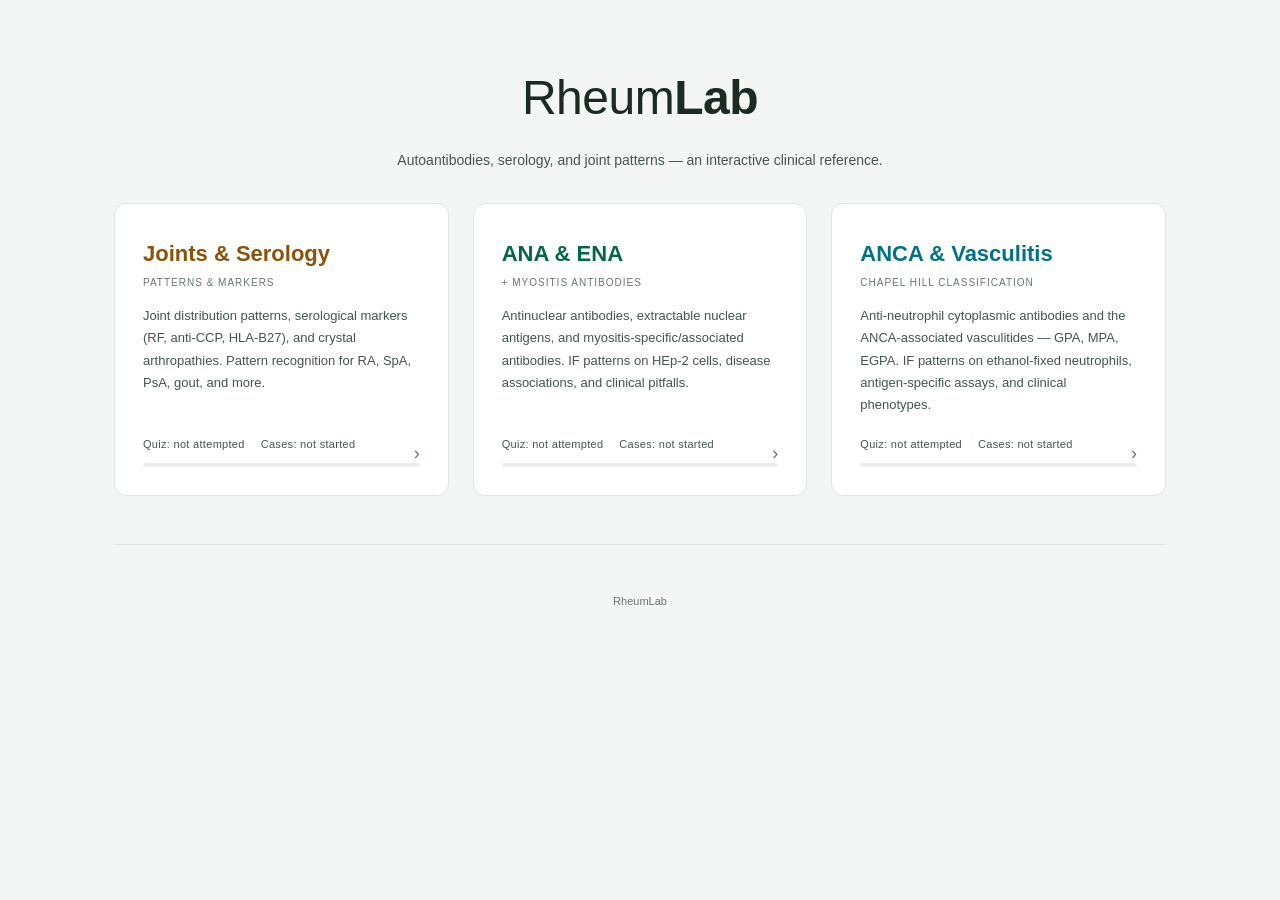
==== commit 480e8d53: "Switch to light clinical theme Replace the dark neon palette with a white, clinical look: forest gre" ====
--- a/index.html
+++ b/index.html
@@ -4,6 +4,15 @@
 <meta charset="UTF-8">
 <meta name="viewport" content="width=device-width, initial-scale=1.0">
 <title>RheumLab</title>
+<meta name="theme-color" content="#006747">
+<meta name="apple-mobile-web-app-capable" content="yes">
+<meta name="apple-mobile-web-app-status-bar-style" content="black-translucent">
+<meta name="apple-mobile-web-app-title" content="RheumLab">
+<meta name="mobile-web-app-capable" content="yes">
+<link rel="manifest" href="manifest.webmanifest">
+<link rel="icon" type="image/svg+xml" href="assets/pwa/icon.svg">
+<link rel="icon" type="image/png" sizes="64x64" href="assets/pwa/icon-64.png">
+<link rel="apple-touch-icon" sizes="180x180" href="assets/pwa/apple-touch-icon.png">
 <link rel="stylesheet" href="css/variables.css">
 <link rel="stylesheet" href="css/base.css">
 <link rel="stylesheet" href="css/hub.css">
--- a/css/variables.css
+++ b/css/variables.css
@@ -31,25 +31,25 @@
 }
 
 :root {
-  --bg-dark: #0a0e14;
-  --bg-card: rgba(16, 24, 32, 0.85);
-  --bg-card-hover: rgba(20, 32, 44, 0.95);
-  --fitc-green: #39ff14;
-  --fitc-green-glow: rgba(57, 255, 20, 0.3);
-  --dapi-blue: #4488ff;
-  --rhodamine-red: #ff3366;
-  --amber-warn: #ffaa00;
-  --cyan-anca: #00e5ff;
-  --amber-joints: #ffcc00;
-  --amber-joints-glow: rgba(255,204,0,0.3);
-  --border-joints: rgba(255,204,0,0.25);
-  --text-primary: #e0e8f0;
-  --text-secondary: #8899aa;
-  --text-muted: #6b7f94;
-  --border-subtle: rgba(57, 255, 20, 0.12);
-  --border-glow: rgba(57, 255, 20, 0.25);
-  --glass: rgba(255,255,255,0.03);
+  --bg-dark: #f4f6f5;
+  --bg-card: #ffffff;
+  --bg-card-hover: #fbfcfb;
+  --fitc-green: #006747;
+  --fitc-green-glow: rgba(0,103,71,0.15);
+  --dapi-blue: #005EB8;
+  --rhodamine-red: #B71C1C;
+  --amber-warn: #B25F00;
+  --cyan-anca: #007287;
+  --amber-joints: #8C520A;
+  --amber-joints-glow: rgba(140,82,10,0.15);
+  --border-joints: rgba(140,82,10,0.3);
+  --text-primary: #1c2a24;
+  --text-secondary: #46554e;
+  --text-muted: #67766f;
+  --border-subtle: #dfe5e2;
+  --border-glow: #b7c6bf;
+  --glass: rgba(20,45,35,0.03);
   --radius: 8px;
-  --font-mono: 'IBM Plex Mono', 'SFMono-Regular', 'SF Mono', 'Consolas', 'Liberation Mono', monospace;
-  --font-display: 'Space Grotesk', 'Avenir Next', 'Segoe UI', sans-serif;
+  --font-mono: -apple-system, BlinkMacSystemFont, 'Segoe UI', 'Helvetica Neue', Arial, sans-serif;
+  --font-display: -apple-system, BlinkMacSystemFont, 'Segoe UI', 'Helvetica Neue', Arial, sans-serif;
 }
--- a/css/base.css
+++ b/css/base.css
@@ -1,7 +1,5 @@
 * { margin:0; padding:0; box-sizing:border-box; }
-body { background:var(--bg-dark); color:var(--text-primary); font-family:var(--font-mono); font-size:14px; line-height:1.6; overflow-x:hidden; }
-body::before { content:''; position:fixed; top:0;left:0;right:0;bottom:0; background:radial-gradient(ellipse at 50% 50%,rgba(57,255,20,0.03) 0%,transparent 70%),radial-gradient(ellipse at 80% 20%,rgba(68,136,255,0.02) 0%,transparent 50%),radial-gradient(ellipse at 20% 80%,rgba(255,51,102,0.02) 0%,transparent 50%); pointer-events:none; z-index:0; }
-body::after { content:''; position:fixed; top:0;left:0;right:0;bottom:0; background-image:linear-gradient(rgba(57,255,20,0.02) 1px,transparent 1px),linear-gradient(90deg,rgba(57,255,20,0.02) 1px,transparent 1px); background-size:40px 40px; pointer-events:none; z-index:0; }
+body { background:var(--bg-dark); color:var(--text-primary); font-family:var(--font-mono); font-size:15px; line-height:1.6; -webkit-font-smoothing:antialiased; overflow-x:hidden; }
 
 @keyframes fadeIn { from{opacity:0;transform:translateY(12px);} to{opacity:1;transform:translateY(0);} }
 
--- a/css/hub.css
+++ b/css/hub.css
@@ -4,7 +4,7 @@
 .container { max-width: 1100px; margin: 0 auto; padding: 0 24px; position: relative; z-index: 1; }
 
 .hero { padding: 60px 0 32px; text-align: center; }
-.hero h1 { font-family: var(--font-display); font-size: clamp(32px,5vw,48px); font-weight: 300; letter-spacing: -2px; margin-bottom: 12px; color: var(--text-primary); }
+.hero h1 { font-family: var(--font-display); font-size: clamp(32px,5vw,48px); font-weight: 400; letter-spacing: -0.5px; margin-bottom: 12px; color: var(--text-primary); }
 .hero h1 strong { font-weight: 700; }
 .hero p { font-size: 14px; color: var(--text-secondary); max-width: 620px; margin: 0 auto; font-weight: 300; }
 
@@ -41,7 +41,7 @@
   border-color: var(--border-glow);
   background: var(--bg-card-hover);
   transform: translateY(-3px);
-  box-shadow: 0 8px 32px rgba(0, 0, 0, 0.35);
+  box-shadow: 0 8px 32px rgba(20,40,30,0.105);
 }
 .module-card:hover::before {
   opacity: 1;
@@ -53,14 +53,14 @@
 }
 .module-card[data-accent="ana"]:hover {
   border-color: var(--border-glow);
-  box-shadow: 0 8px 32px rgba(57, 255, 20, 0.08);
+  box-shadow: 0 8px 32px rgba(0,103,71,0.08);
 }
 .module-card[data-accent="ana"] .module-card-title {
   color: var(--fitc-green);
 }
 .module-card[data-accent="ana"] .progress-fill {
   background: var(--fitc-green);
-  box-shadow: 0 0 8px rgba(57, 255, 20, 0.4);
+  box-shadow:none;
 }
 
 /* ANCA accent */
@@ -68,15 +68,15 @@
   background: var(--cyan-anca);
 }
 .module-card[data-accent="anca"]:hover {
-  border-color: rgba(0, 229, 255, 0.25);
-  box-shadow: 0 8px 32px rgba(0, 229, 255, 0.08);
+  border-color: rgba(0,114,135,0.25);
+  box-shadow: 0 8px 32px rgba(0,114,135,0.08);
 }
 .module-card[data-accent="anca"] .module-card-title {
   color: var(--cyan-anca);
 }
 .module-card[data-accent="anca"] .progress-fill {
   background: var(--cyan-anca);
-  box-shadow: 0 0 8px rgba(0, 229, 255, 0.4);
+  box-shadow:none;
 }
 
 /* Joints accent */
@@ -85,14 +85,14 @@
 }
 .module-card[data-accent="joints"]:hover {
   border-color: var(--border-joints);
-  box-shadow: 0 8px 32px rgba(255, 204, 0, 0.08);
+  box-shadow: 0 8px 32px rgba(140,82,10,0.08);
 }
 .module-card[data-accent="joints"] .module-card-title {
   color: var(--amber-joints);
 }
 .module-card[data-accent="joints"] .progress-fill {
   background: var(--amber-joints);
-  box-shadow: 0 0 8px rgba(255, 204, 0, 0.4);
+  box-shadow:none;
 }
 
 .module-card-title {
@@ -136,7 +136,7 @@
 .progress-bar {
   width: 100%;
   height: 4px;
-  background: rgba(255, 255, 255, 0.05);
+  background: rgba(20,45,35,0.08);
   border-radius: 2px;
   overflow: hidden;
 }
